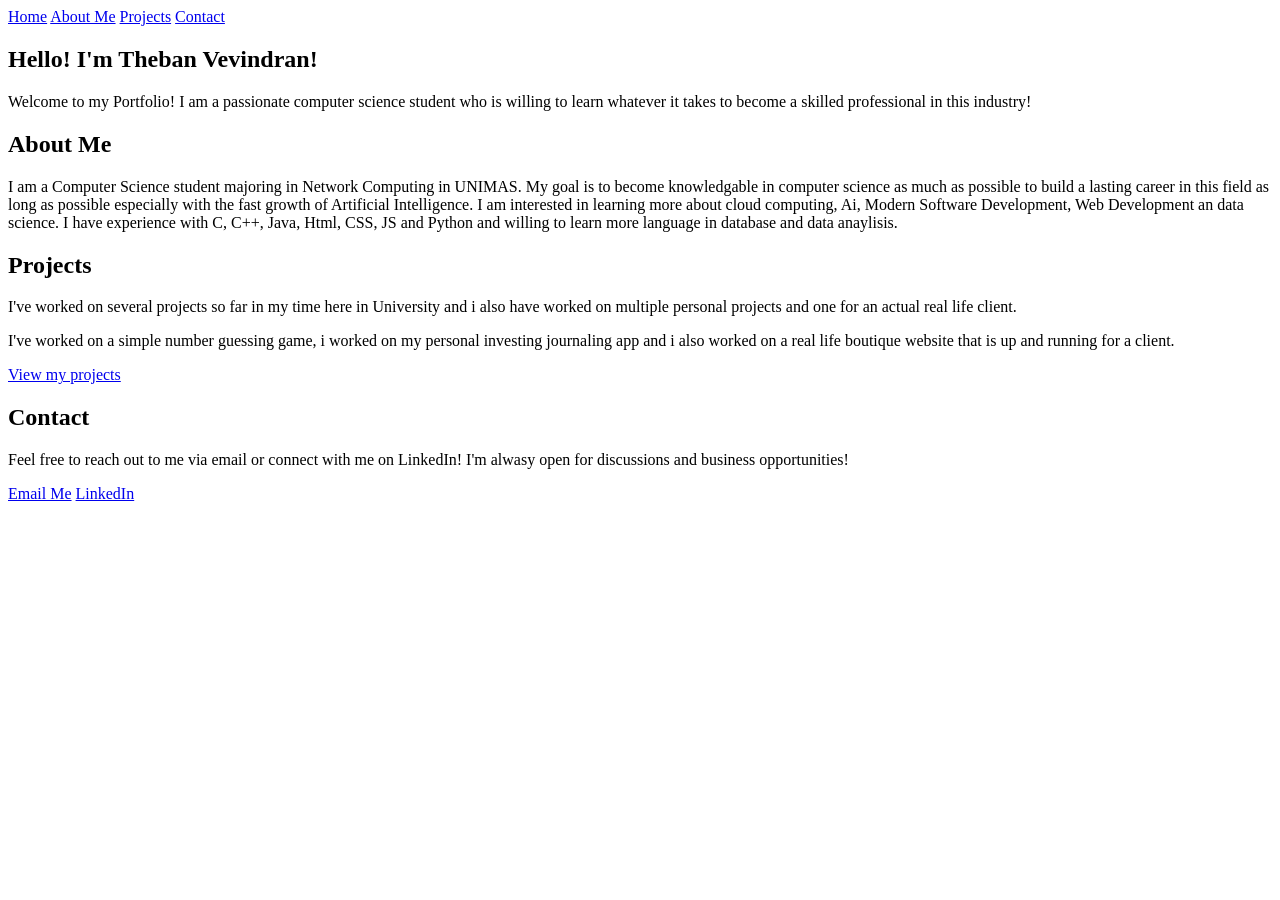
==== index.html @ b494a899 "Add files via upload" ====
<!DOCTYPE html>
<html lang="en">

  <head>

    <meta charset="UTF-8">
    <meta name="viewport" content="width=device-width, initial-scale=1.0">
    <title>Personal Portfolio | Theban Vevindran </title> 
    <link rel="stylesheet" href="style.css">

  </head>

  <body>

    <header>

      <nav aria-label="Main Navigation">
          <a href="#home">Home</a>
          <a href="#about">About Me</a>
          <a href="#projects">Projects</a>
          <a href="#contact">Contact</a>
      </nav>

    </header>

    
    <main>

      <section id="home" aria-labelledby="home-title">
        <h1 id="home-title"> Hello! I'm Theban Vevindran!</h1>
        <p> Welcome to my Portfolio! I am a passionate computer science student who is willing to learn whatever it takes to become a skilled professional in this industry!</p>
      </section>

      <section id="about" aria-labelledby="about-title">
        <h2 id="about-title">About Me</h2>
        <p> I am a Computer Science student majoring in Network Computing in UNIMAS. My goal is to become knowledgable in computer science as much as possible to build a lasting career in this field as long as possible especially with the fast growth of Artificial Intelligence. I am interested in learning more about cloud computing, Ai, Modern Software Development, Web Development an data science. I have experience with C, C++, Java, Html, CSS, JS and Python and willing to learn more language in database and data anaylisis.</p>
      </section>

      <section id="projects" aria-labelledby="projects-title">
        <h2 id="projects-title">Projects</h2>
        <p> I've worked on several projects so far in my time here in University and i also have worked on multiple personal projects and one for an actual real life client.</p>
        <p> I've worked on a simple number guessing game, i worked on my personal investing journaling app and i also worked on a real life boutique website that is up and running for a client.</p>
        <a class="btn" href="projects.html">View my projects</a>
      </section>

      <section id="contact" aria-labelledby="contact-title">
        <h2 id="contact-title">Contact</h2>
        <p> Feel free to reach out to me via email or connect with me on LinkedIn! I'm alwasy open for discussions and business opportunities! </p>
        <a class="btn" href="mailto:thebanvevindran@gmail.com">Email Me</a>
        <a class="btn" href="https://www.linkedin.com/in/theban-vevindran-7b8b8b1b1/" target="_blank">LinkedIn</a>
      </section>

    </main>

    <script src="script.js"></script>

  </body>




</html>
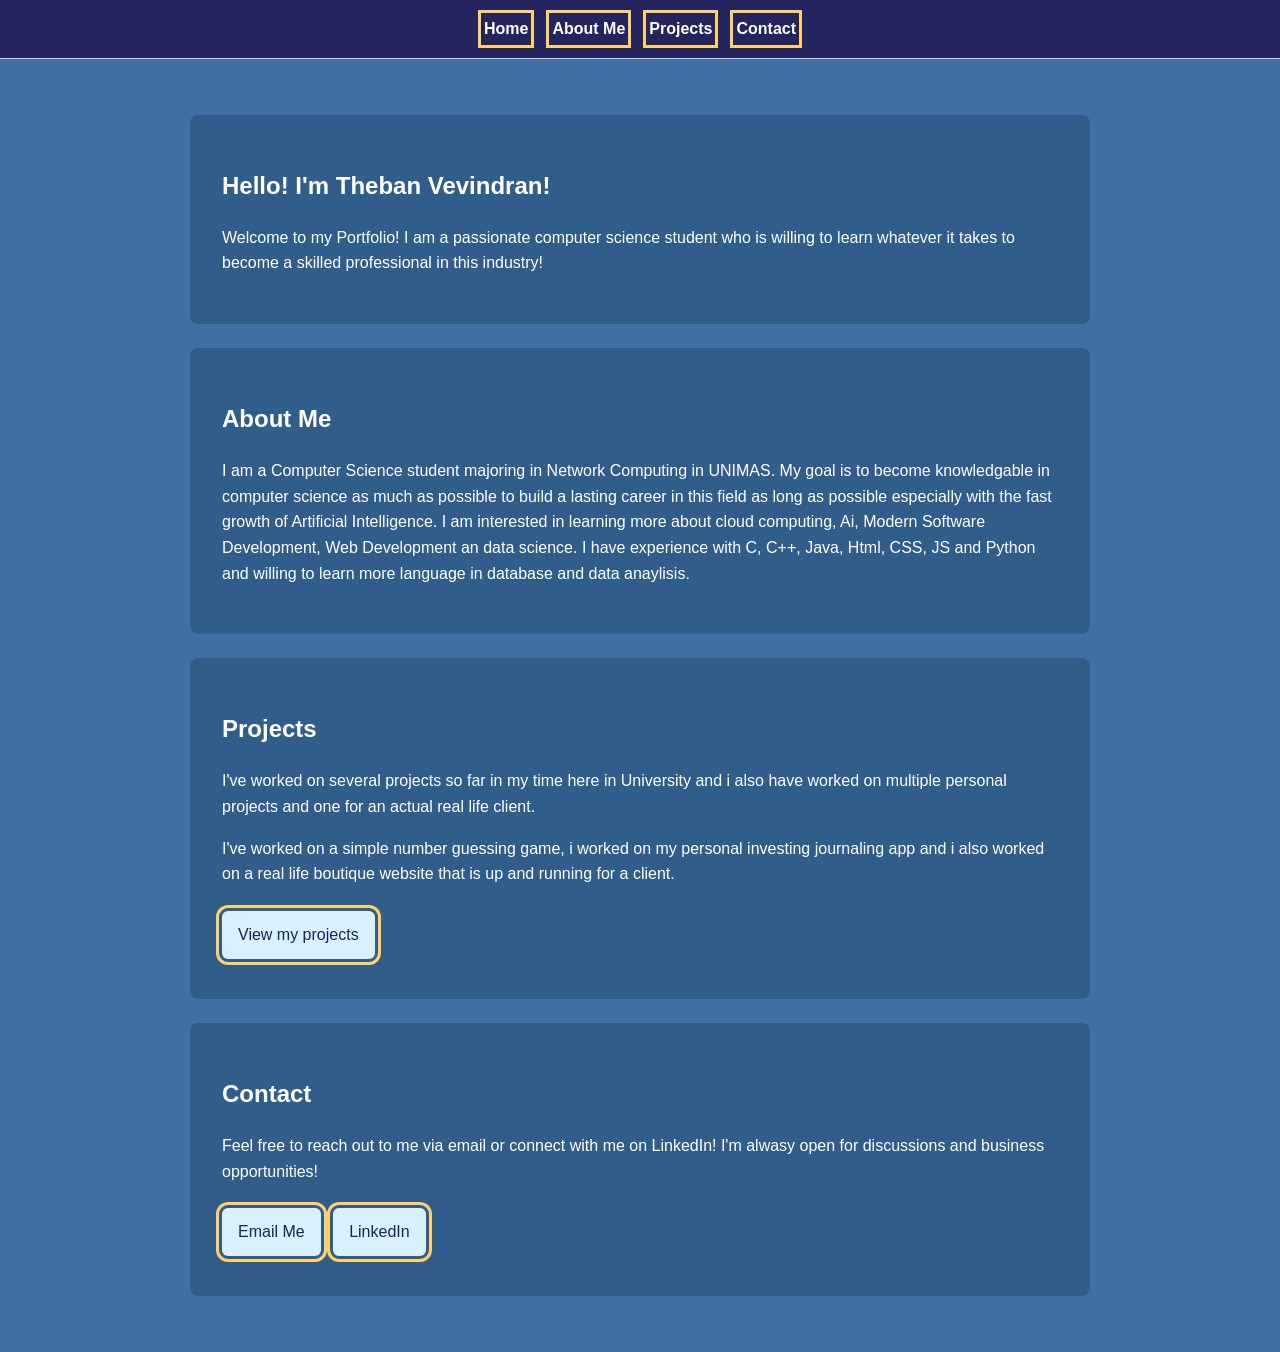
==== commit 9ead34dd: "changed linkedin url to correct one" ====
--- a/index.html
+++ b/index.html
@@ -48,7 +48,7 @@
         <h2 id="contact-title">Contact</h2>
         <p> Feel free to reach out to me via email or connect with me on LinkedIn! I'm alwasy open for discussions and business opportunities! </p>
         <a class="btn" href="mailto:thebanvevindran@gmail.com">Email Me</a>
-        <a class="btn" href="https://www.linkedin.com/in/theban-vevindran-7b8b8b1b1/" target="_blank">LinkedIn</a>
+        <a class="btn" href="https://www.linkedin.com/in/theban-vevindran-525bb4266/" target="_blank">LinkedIn</a>
       </section>
 
     </main>
--- a/style.css
+++ b/style.css
@@ -0,0 +1,105 @@
+html {
+  
+  scroll-behavior: smooth;
+
+}
+
+body {
+
+  margin : 0;
+  font-family: Arial, Helvetica, sans-serif;
+  line-height: 1.6;
+  color: white;
+  background-color: #3f6fa5;
+
+}
+
+
+header {
+
+    position: sticky;
+    top: 0;
+    background-color: #24255e;
+    padding: 1rem;
+    border-bottom: 1px solid #ccc;
+
+}
+
+
+nav {
+
+  display: flex;
+  justify-content: center;
+  gap: 1.5rem;
+
+}
+
+nav a {
+
+  color: #fff;
+  text-decoration: none;
+  font-weight: bold;
+
+}
+
+nav a:hover {
+
+  text-decoration: underline;
+
+}
+
+main {
+
+  max-width: 900px;
+  margin: 0 auto;
+  padding: 2rem 1.25rem;
+
+}
+
+section {
+
+  margin: 1.5rem 0;
+  padding: 2rem;
+  background-color: #315d8b;
+  border-radius: 0.5rem;
+  scroll-margin-top: 5rem;
+
+}
+
+a {
+
+  color: #d9f0ff;
+
+}
+
+a:hover {
+
+  color: white;
+
+}
+
+.btn {
+
+  display: inline-block;
+  margin: 0.5rem 0.5rem 0.5rem 0;
+  padding: 0.7rem 1rem;
+  color: #172554;
+  background-color: #d9f0ff;
+  text-decoration: none;
+  border-radius: 0.375rem;
+
+}
+
+
+.btn:hover {
+  color:#172554;
+  background-color: white;
+
+}
+
+a {
+
+  outline: 3px solid #ffd166;
+  outline-offset: 3px;
+
+}
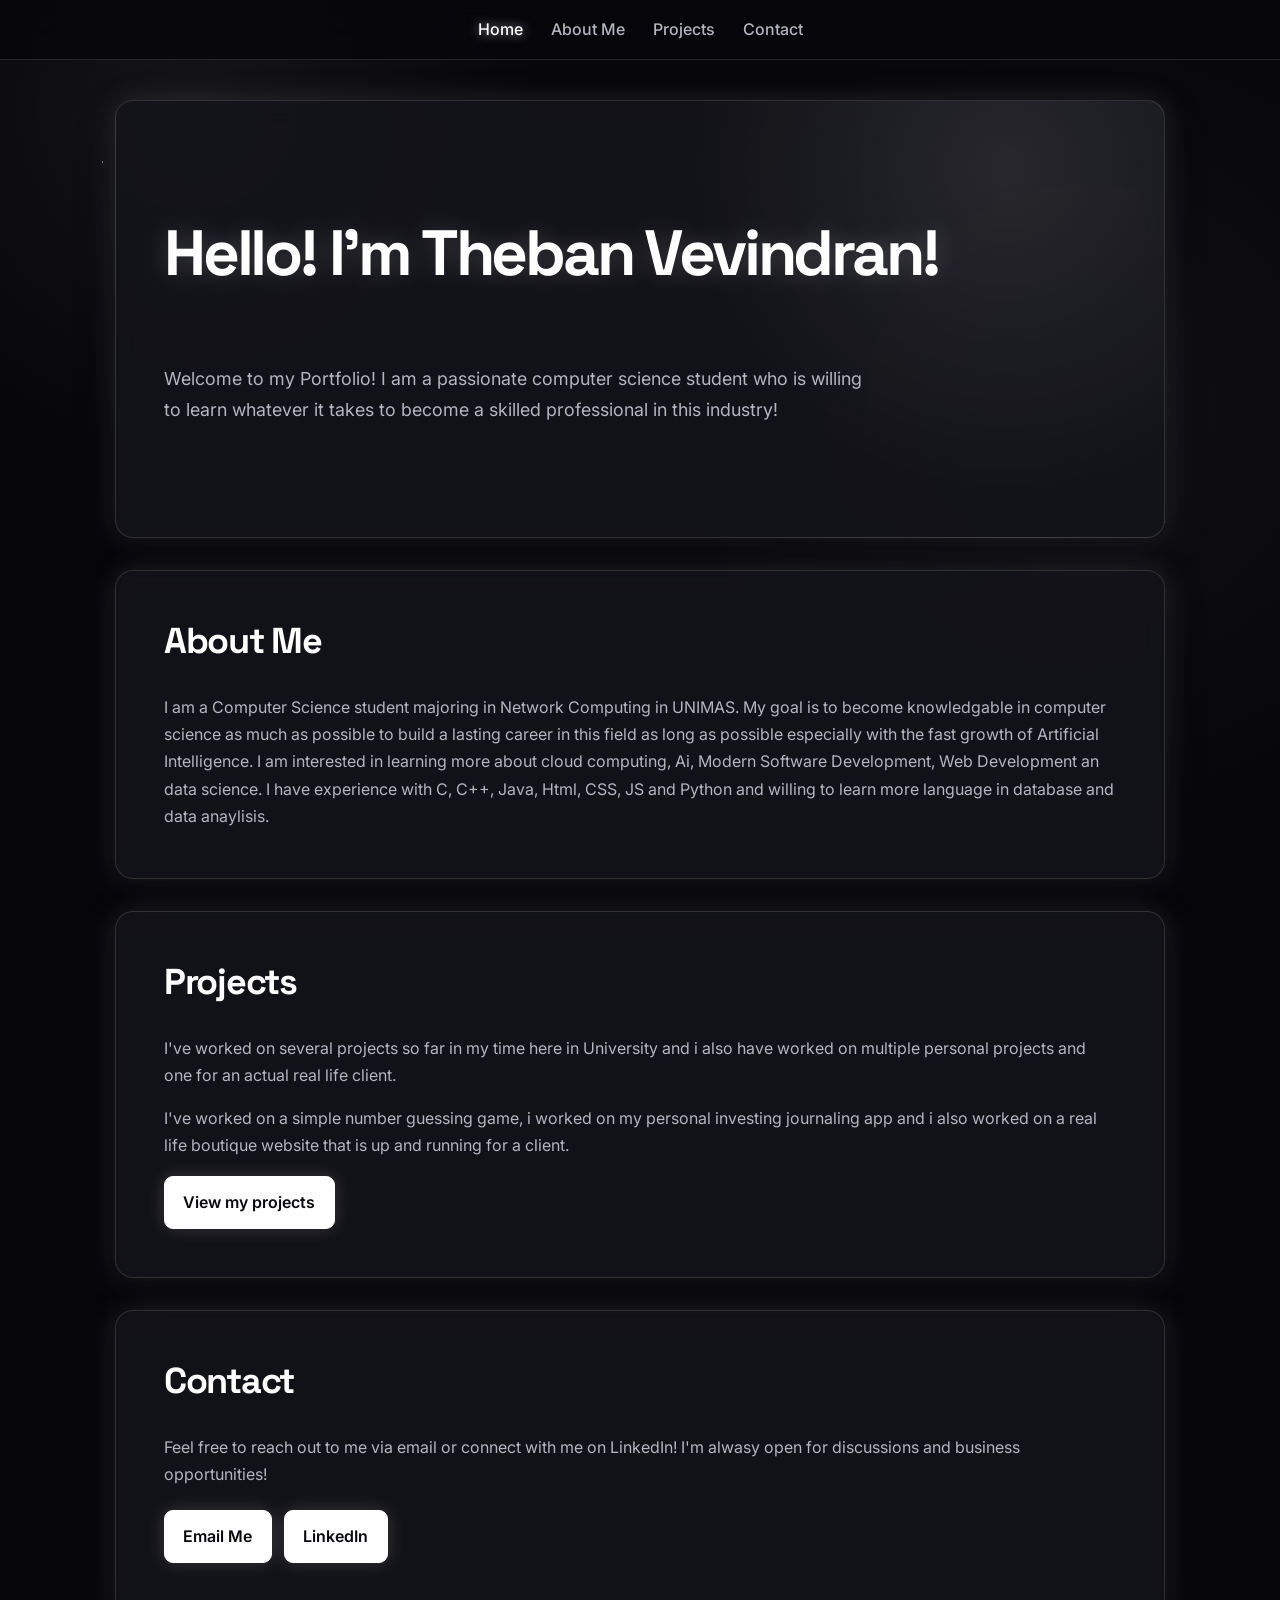
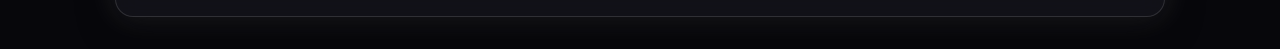
==== commit 548dbd80: "bug fixes" ====
--- a/index.html
+++ b/index.html
@@ -7,7 +7,7 @@
     <meta charset="UTF-8">
     <meta name="viewport" content="width=device-width, initial-scale=1.0">
     <title>Personal Portfolio | Theban Vevindran </title> 
-    <link rel="stylesheet" href="style.css">
+    <link rel="stylesheet" href="style.css?v=2">
 
   </head>
 
--- a/style.css
+++ b/style.css
@@ -1,105 +1,390 @@
+@import url("https://fonts.googleapis.com/css2?family=Inter:wght@400;500;600;700&family=Space+Grotesk:wght@400;500;600;700&display=swap");
+
+
+:root {
+  --color-background: #07070b;
+  --color-surface: rgba(20, 20, 27, 0.82);
+  --color-text: #f4f4f7;
+  --color-muted: #b5b5c1;
+  --color-white: #ffffff;
+  --color-border: rgba(255, 255, 255, 0.13);
+  --color-glow: rgba(255, 255, 255, 0.12);
+}
+
+
 html {
-  
   scroll-behavior: smooth;
-
-}
+  scroll-padding-top: 90px;
+}
+
 
 body {
-
-  margin : 0;
-  font-family: Arial, Helvetica, sans-serif;
-  line-height: 1.6;
-  color: white;
-  background-color: #3f6fa5;
-
+  position: relative;
+  min-height: 100vh;
+  margin: 0;
+  overflow-x: hidden;
+  color: var(--color-text);
+  font-family: "Inter", Arial, sans-serif;
+  line-height: 1.7;
+  background-color: var(--color-background);
+  background-image:
+    radial-gradient(1px 1px at 8% 18%, rgba(255, 255, 255, 0.8), transparent),
+    radial-gradient(1px 1px at 25% 72%, rgba(255, 255, 255, 0.55), transparent),
+    radial-gradient(1.5px 1.5px at 43% 34%, rgba(255, 255, 255, 0.7), transparent),
+    radial-gradient(1px 1px at 61% 83%, rgba(255, 255, 255, 0.6), transparent),
+    radial-gradient(1px 1px at 78% 22%, rgba(255, 255, 255, 0.65), transparent),
+    radial-gradient(1px 1px at 91% 58%, rgba(255, 255, 255, 0.5), transparent),
+    radial-gradient(500px circle at 15% 12%, rgba(255, 255, 255, 0.055), transparent 70%),
+    radial-gradient(600px circle at 85% 45%, rgba(255, 255, 255, 0.04), transparent 70%);
+  background-attachment: fixed;
 }
 
 
 header {
-
-    position: sticky;
-    top: 0;
-    background-color: #24255e;
-    padding: 1rem;
-    border-bottom: 1px solid #ccc;
-
+  position: sticky;
+  top: 0;
+  z-index: 10;
+  padding: 1rem 1.5rem;
+  background-color: rgba(7, 7, 11, 0.78);
+  border-bottom: 1px solid var(--color-border);
+  backdrop-filter: blur(16px);
 }
 
 
 nav {
-
   display: flex;
   justify-content: center;
-  gap: 1.5rem;
-
-}
+  align-items: center;
+  flex-wrap: wrap;
+  gap: 1.75rem;
+  max-width: 1100px;
+  margin: 0 auto;
+}
+
 
 nav a {
-
-  color: #fff;
+  color: var(--color-muted);
+  font-weight: 500;
   text-decoration: none;
-  font-weight: bold;
-
-}
-
-nav a:hover {
-
-  text-decoration: underline;
-
-}
+  transition: color 0.2s ease, text-shadow 0.2s ease;
+}
+
+
+nav a:hover,
+nav a.active {
+  color: var(--color-white);
+  text-shadow: 0 0 12px rgba(255, 255, 255, 0.65);
+}
+
+
+nav a:focus-visible,
+a:focus-visible,
+button:focus-visible,
+input:focus-visible {
+  outline: 2px solid var(--color-white);
+  outline-offset: 4px;
+}
+
 
 main {
-
-  max-width: 900px;
+  width: min(100% - 2rem, 1050px);
   margin: 0 auto;
-  padding: 2rem 1.25rem;
-
-}
+}
+
 
 section {
-
-  margin: 1.5rem 0;
-  padding: 2rem;
-  background-color: #315d8b;
-  border-radius: 0.5rem;
-  scroll-margin-top: 5rem;
-
-}
+  position: relative;
+  margin: 2rem 0;
+  padding: clamp(1.5rem, 4vw, 3rem);
+  overflow: hidden;
+  background: var(--color-surface);
+  border: 1px solid var(--color-border);
+  border-radius: 18px;
+  box-shadow:
+    0 12px 40px rgba(0, 0, 0, 0.32),
+    0 0 30px var(--color-glow);
+  backdrop-filter: blur(12px);
+  animation: float-in 0.8s ease both;
+}
+
+
+h1,
+h2,
+h3 {
+  color: var(--color-white);
+  font-family: "Space Grotesk", "Inter", Arial, sans-serif;
+  line-height: 1.25;
+}
+
+
+h1 {
+  margin-top: 0;
+  font-size: clamp(2.4rem, 7vw, 4rem);
+  letter-spacing: -0.05em;
+  text-shadow: 0 0 26px rgba(255, 255, 255, 0.2);
+}
+
+
+h2 {
+  margin-top: 0;
+  font-size: clamp(1.7rem, 4vw, 2.25rem);
+  letter-spacing: -0.035em;
+}
+
+
+h3 {
+  font-size: 1.2rem;
+}
+
+
+p {
+  color: var(--color-muted);
+}
+
+
+section p:last-child {
+  margin-bottom: 0;
+}
+
+
+#home {
+  display: flex;
+  flex-direction: column;
+  justify-content: center;
+  min-height: 340px;
+  margin-top: 2.5rem;
+  background:
+    radial-gradient(500px circle at 85% 15%, rgba(255, 255, 255, 0.09), transparent 65%),
+    var(--color-surface);
+}
+
+
+#home p {
+  max-width: 700px;
+  font-size: 1.12rem;
+}
+
 
 a {
-
-  color: #d9f0ff;
-
-}
+  color: var(--color-white);
+  text-decoration-thickness: 1px;
+  text-underline-offset: 4px;
+  transition: text-shadow 0.2s ease;
+}
+
 
 a:hover {
-
-  color: white;
-
-}
-
-.btn {
-
+  text-shadow: 0 0 12px rgba(255, 255, 255, 0.7);
+}
+
+
+.btn,
+button {
   display: inline-block;
-  margin: 0.5rem 0.5rem 0.5rem 0;
-  padding: 0.7rem 1rem;
-  color: #172554;
-  background-color: #d9f0ff;
+  padding: 0.75rem 1.15rem;
+  color: #09090d;
+  font: inherit;
+  font-weight: 600;
   text-decoration: none;
-  border-radius: 0.375rem;
-
-}
-
-
-.btn:hover {
-  color:#172554;
-  background-color: white;
-
-}
-
-a {
-
-  outline: 3px solid #ffd166;
-  outline-offset: 3px;
+  background-color: var(--color-white);
+  border: 1px solid var(--color-white);
+  border-radius: 9px;
+  cursor: pointer;
+  box-shadow: 0 0 18px rgba(255, 255, 255, 0.16);
+  transition:
+    color 0.2s ease,
+    background-color 0.2s ease,
+    box-shadow 0.2s ease,
+    transform 0.2s ease;
+}
+
+
+.btn:hover,
+button:hover {
+  color: var(--color-white);
+  background-color: transparent;
+  box-shadow: 0 0 24px rgba(255, 255, 255, 0.32);
+  transform: translateY(-2px);
+}
+
+
+.btn:active,
+button:active {
+  transform: translateY(0);
+}
+
+
+#project-search {
+  width: min(100%, 420px);
+  margin: 0.5rem 0 1rem;
+  padding: 0.8rem 1rem;
+  color: var(--color-white);
+  font: inherit;
+  background-color: rgba(0, 0, 0, 0.35);
+  border: 1px solid var(--color-border);
+  border-radius: 9px;
+}
+
+
+#project-search::placeholder {
+  color: #92929d;
+}
+
+
+.filter-button {
+  margin: 0.25rem 0.35rem 0.5rem 0;
+  color: var(--color-text);
+  background-color: rgba(255, 255, 255, 0.07);
+  border-color: var(--color-border);
+  box-shadow: none;
+}
+
+
+.filter-button:hover,
+.filter-button.active {
+  color: #09090d;
+  background-color: var(--color-white);
+  border-color: var(--color-white);
+  box-shadow: 0 0 18px rgba(255, 255, 255, 0.22);
+}
+
+
+.project-grid {
+  display: grid;
+  grid-template-columns: repeat(auto-fit, minmax(min(100%, 280px), 1fr));
+  gap: 1.25rem;
+  margin-top: 1.5rem;
+}
+
+
+.project-card,
+#projects article {
+  margin: 1.25rem 0;
+  padding: 1.5rem;
+  background:
+    linear-gradient(145deg, rgba(255, 255, 255, 0.055), transparent 60%),
+    rgba(10, 10, 15, 0.65);
+  border: 1px solid var(--color-border);
+  border-radius: 13px;
+  box-shadow: 0 6px 24px rgba(0, 0, 0, 0.22);
+  transition:
+    border-color 0.25s ease,
+    box-shadow 0.25s ease,
+    transform 0.25s ease;
+}
+
+
+.project-grid .project-card {
+  margin: 0;
+}
+
+
+.project-card:hover,
+#projects article:hover {
+  border-color: rgba(255, 255, 255, 0.4);
+  box-shadow:
+    0 10px 32px rgba(0, 0, 0, 0.32),
+    0 0 22px rgba(255, 255, 255, 0.09);
+  transform: translateY(-4px);
+}
+
+
+.project-card h3,
+#projects article h3 {
+  margin-top: 0;
+}
+
+
+.project-card p,
+#projects article p {
+  margin-bottom: 0.75rem;
+}
+
+
+.project-card[hidden],
+#projects article[hidden] {
+  display: none;
+}
+
+
+#contact a {
+  margin: 0.35rem 0.5rem 0.35rem 0;
+}
+
+
+#back-to-top[hidden] {
+  display: none;
+}
+
+
+@keyframes float-in {
+
+  from {
+    opacity: 0;
+    transform: translateY(12px);
+  }
+
+  to {
+    opacity: 1;
+    transform: translateY(0);
+  }
+
+}
+
+
+@media (max-width: 650px) {
+
+  header {
+    padding: 0.85rem 1rem;
+  }
+
+  nav {
+    gap: 0.75rem 1.1rem;
+  }
+
+  nav a {
+    font-size: 0.95rem;
+  }
+
+  main {
+    width: min(100% - 1rem, 1050px);
+  }
+
+  section {
+    margin: 1rem 0;
+    padding: 1.35rem;
+    border-radius: 14px;
+  }
+
+  #home {
+    min-height: 280px;
+    margin-top: 1rem;
+  }
+
+  .project-card,
+  #projects article {
+    padding: 1.15rem;
+  }
+
+  .btn,
+  button {
+    padding: 0.7rem 0.95rem;
+  }
+
+}
+
+
+@media (prefers-reduced-motion: reduce) {
+
+  html {
+    scroll-behavior: auto;
+  }
+
+  *,
+  *::before,
+  *::after {
+    animation-duration: 0.01ms !important;
+    transition-duration: 0.01ms !important;
+  }
 
 }
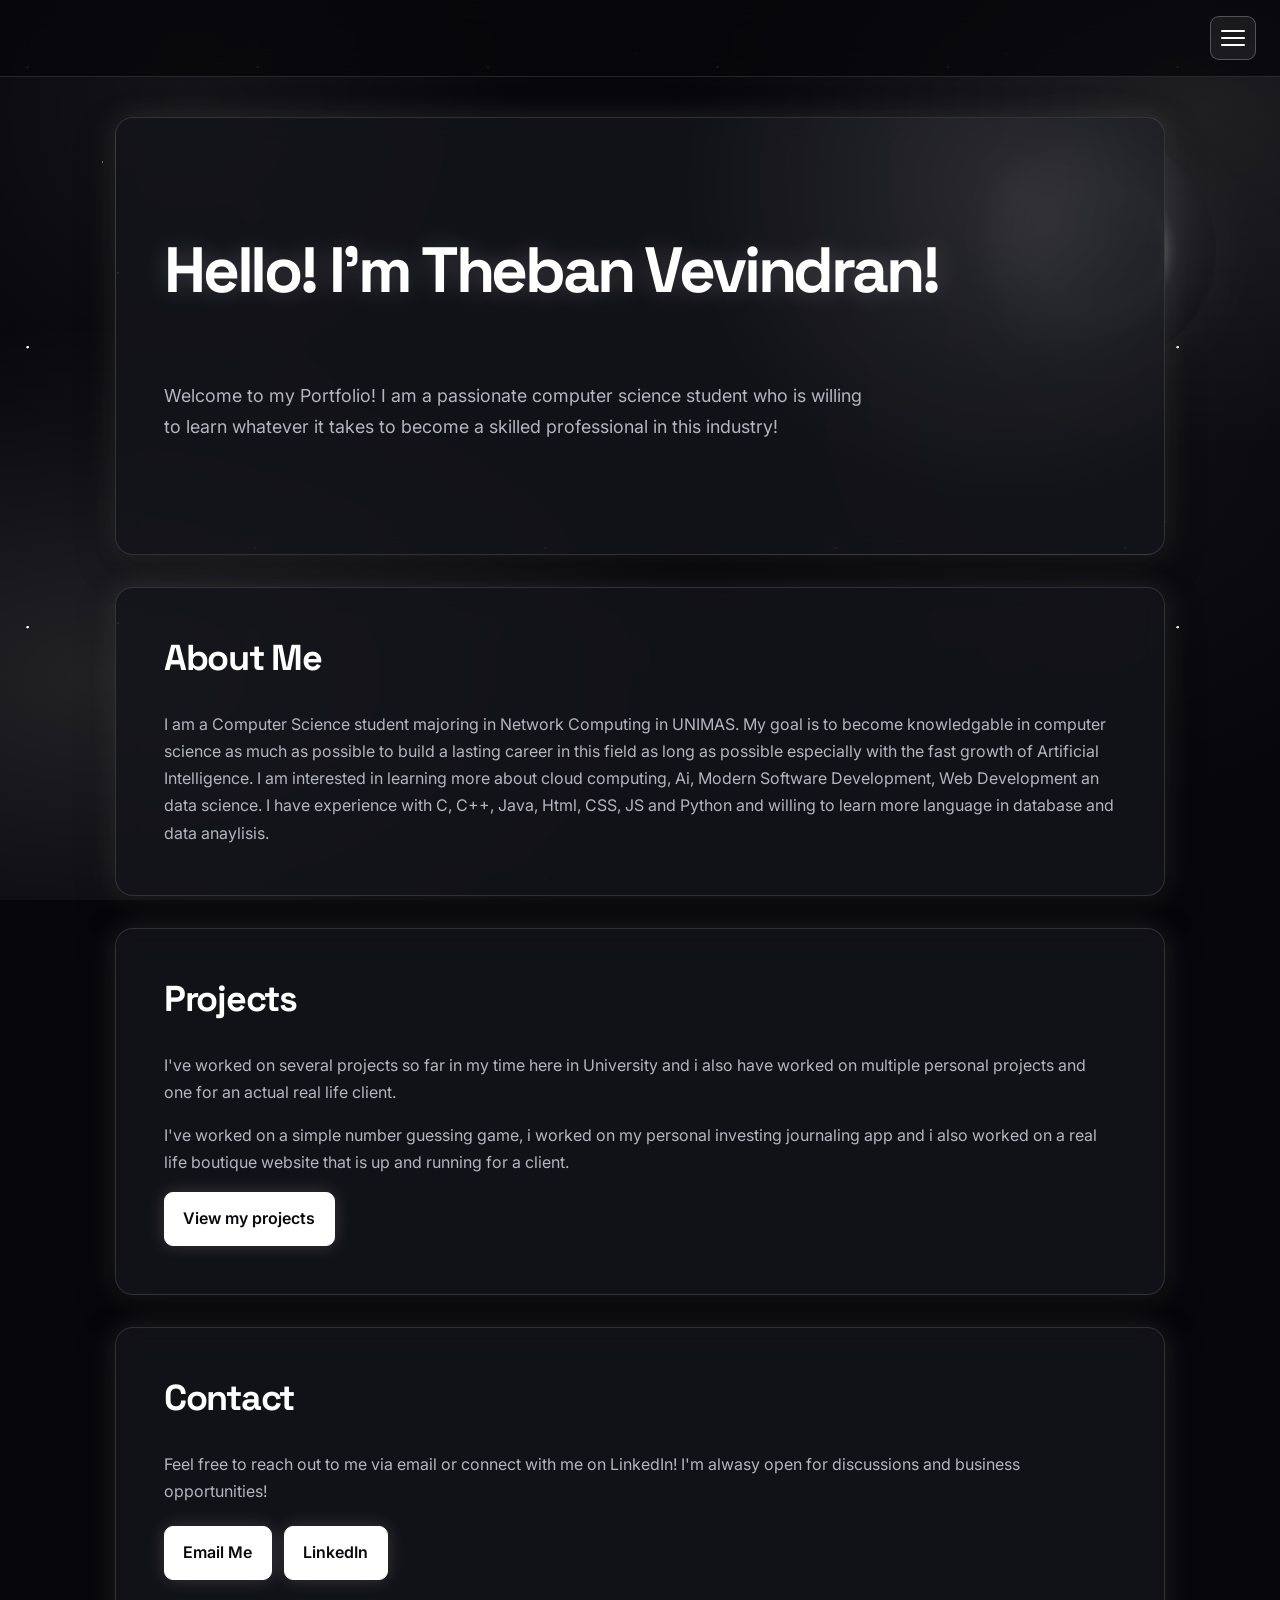
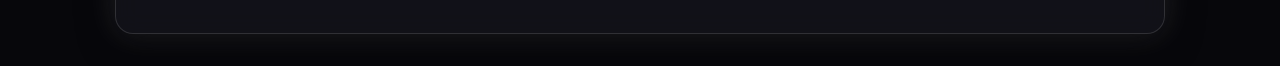
==== commit 0f07a036: "added more js code" ====
--- a/index.html
+++ b/index.html
@@ -13,16 +13,28 @@
 
   <body>
 
-    <header>
+   <header>
 
-      <nav aria-label="Main Navigation">
-          <a href="#home">Home</a>
-          <a href="#about">About Me</a>
-          <a href="#projects">Projects</a>
-          <a href="#contact">Contact</a>
-      </nav>
+  <button
+    class="menu-toggle"
+    id="menu-toggle"
+    type="button"
+    aria-label="Open navigation menu"
+    aria-controls="main-navigation"
+    aria-expanded="false">
+    <span></span>
+    <span></span>
+    <span></span>
+  </button>
 
-    </header>
+  <nav id="main-navigation" aria-label="Main Navigation">
+    <a href="#home">Home</a>
+    <a href="#about">About Me</a>
+    <a href="#projects">Projects</a>
+    <a href="#contact">Contact</a>
+  </nav>
+
+</header>
 
     
     <main>
--- a/style.css
+++ b/style.css
@@ -387,4 +387,167 @@
     transition-duration: 0.01ms !important;
   }
 
+}
+
+/* Space backdrop: stars and a soft distant glow */
+
+body::before {
+  content: "";
+  position: fixed;
+  inset: 0;
+  z-index: 0;
+  pointer-events: none;
+  background:
+    radial-gradient(circle at 12% 24%, white 0 1px, transparent 1.5px),
+    radial-gradient(circle at 38% 78%, white 0 1px, transparent 1.5px),
+    radial-gradient(circle at 72% 18%, white 0 1px, transparent 1.5px),
+    radial-gradient(circle at 88% 66%, white 0 1px, transparent 1.5px),
+    radial-gradient(ellipse at 8% 75%, rgba(255, 255, 255, 0.11), transparent 38%),
+    radial-gradient(ellipse at 94% 12%, rgba(255, 255, 255, 0.09), transparent 32%);
+  background-size:
+    230px 280px,
+    310px 350px,
+    370px 300px,
+    290px 330px,
+    auto,
+    auto;
+}
+
+
+/* Saturn-like planet in the upper-right corner */
+
+body::after {
+  content: "";
+  position: fixed;
+  top: 135px;
+  right: 5vw;
+  z-index: 0;
+  width: 230px;
+  height: 230px;
+  pointer-events: none;
+  border-radius: 50%;
+  opacity: 0.28;
+  transform: rotate(-25deg);
+  background:
+    radial-gradient(
+      ellipse at center,
+      transparent 36%,
+      rgba(255, 255, 255, 0.9) 38%,
+      rgba(255, 255, 255, 0.25) 43%,
+      transparent 47%
+    ),
+    radial-gradient(
+      circle at 34% 30%,
+      #ffffff 0,
+      #bfc0c9 18%,
+      #54545f 53%,
+      #17171e 76%
+    );
+  box-shadow: 0 0 55px rgba(255, 255, 255, 0.16);
+}
+
+
+/* Keep the page content above the decorative background */
+
+main {
+  position: relative;
+  z-index: 1;
+}
+
+
+@media (max-width: 650px) {
+
+  body::after {
+    top: 145px;
+    right: -135px;
+    width: 190px;
+    height: 190px;
+    opacity: 0.16;
+  }
+
+}
+
+/* Hamburger menu button */
+
+header {
+  display: flex;
+  justify-content: flex-end;
+  align-items: center;
+}
+
+
+.menu-toggle {
+  display: flex;
+  flex-direction: column;
+  justify-content: center;
+  gap: 5px;
+  width: 46px;
+  height: 44px;
+  padding: 10px;
+  background: rgba(255, 255, 255, 0.07);
+  border: 1px solid rgba(255, 255, 255, 0.25);
+  border-radius: 9px;
+  box-shadow: none;
+}
+
+
+.menu-toggle:hover {
+  background: rgba(255, 255, 255, 0.16);
+  border-color: rgba(255, 255, 255, 0.6);
+  transform: none;
+}
+
+
+.menu-toggle span {
+  display: block;
+  width: 100%;
+  height: 2px;
+  background-color: #ffffff;
+  border-radius: 2px;
+}
+
+
+/* Dropdown navigation */
+
+#main-navigation {
+  position: absolute;
+  top: calc(100% + 8px);
+  right: 1.5rem;
+  display: none;
+  flex-direction: column;
+  align-items: stretch;
+  gap: 0;
+  min-width: 210px;
+  padding: 0.5rem;
+  background: rgba(18, 18, 25, 0.97);
+  border: 1px solid rgba(255, 255, 255, 0.18);
+  border-radius: 12px;
+  box-shadow: 0 12px 35px rgba(0, 0, 0, 0.5);
+  backdrop-filter: blur(16px);
+}
+
+
+#main-navigation.show {
+  display: flex;
+}
+
+
+#main-navigation a {
+  padding: 0.7rem 0.85rem;
+  border-radius: 7px;
+}
+
+
+#main-navigation a:hover {
+  background-color: rgba(255, 255, 255, 0.1);
+  text-shadow: 0 0 10px rgba(255, 255, 255, 0.5);
+}
+
+
+@media (max-width: 650px) {
+
+  #main-navigation {
+    right: 1rem;
+  }
+
 }
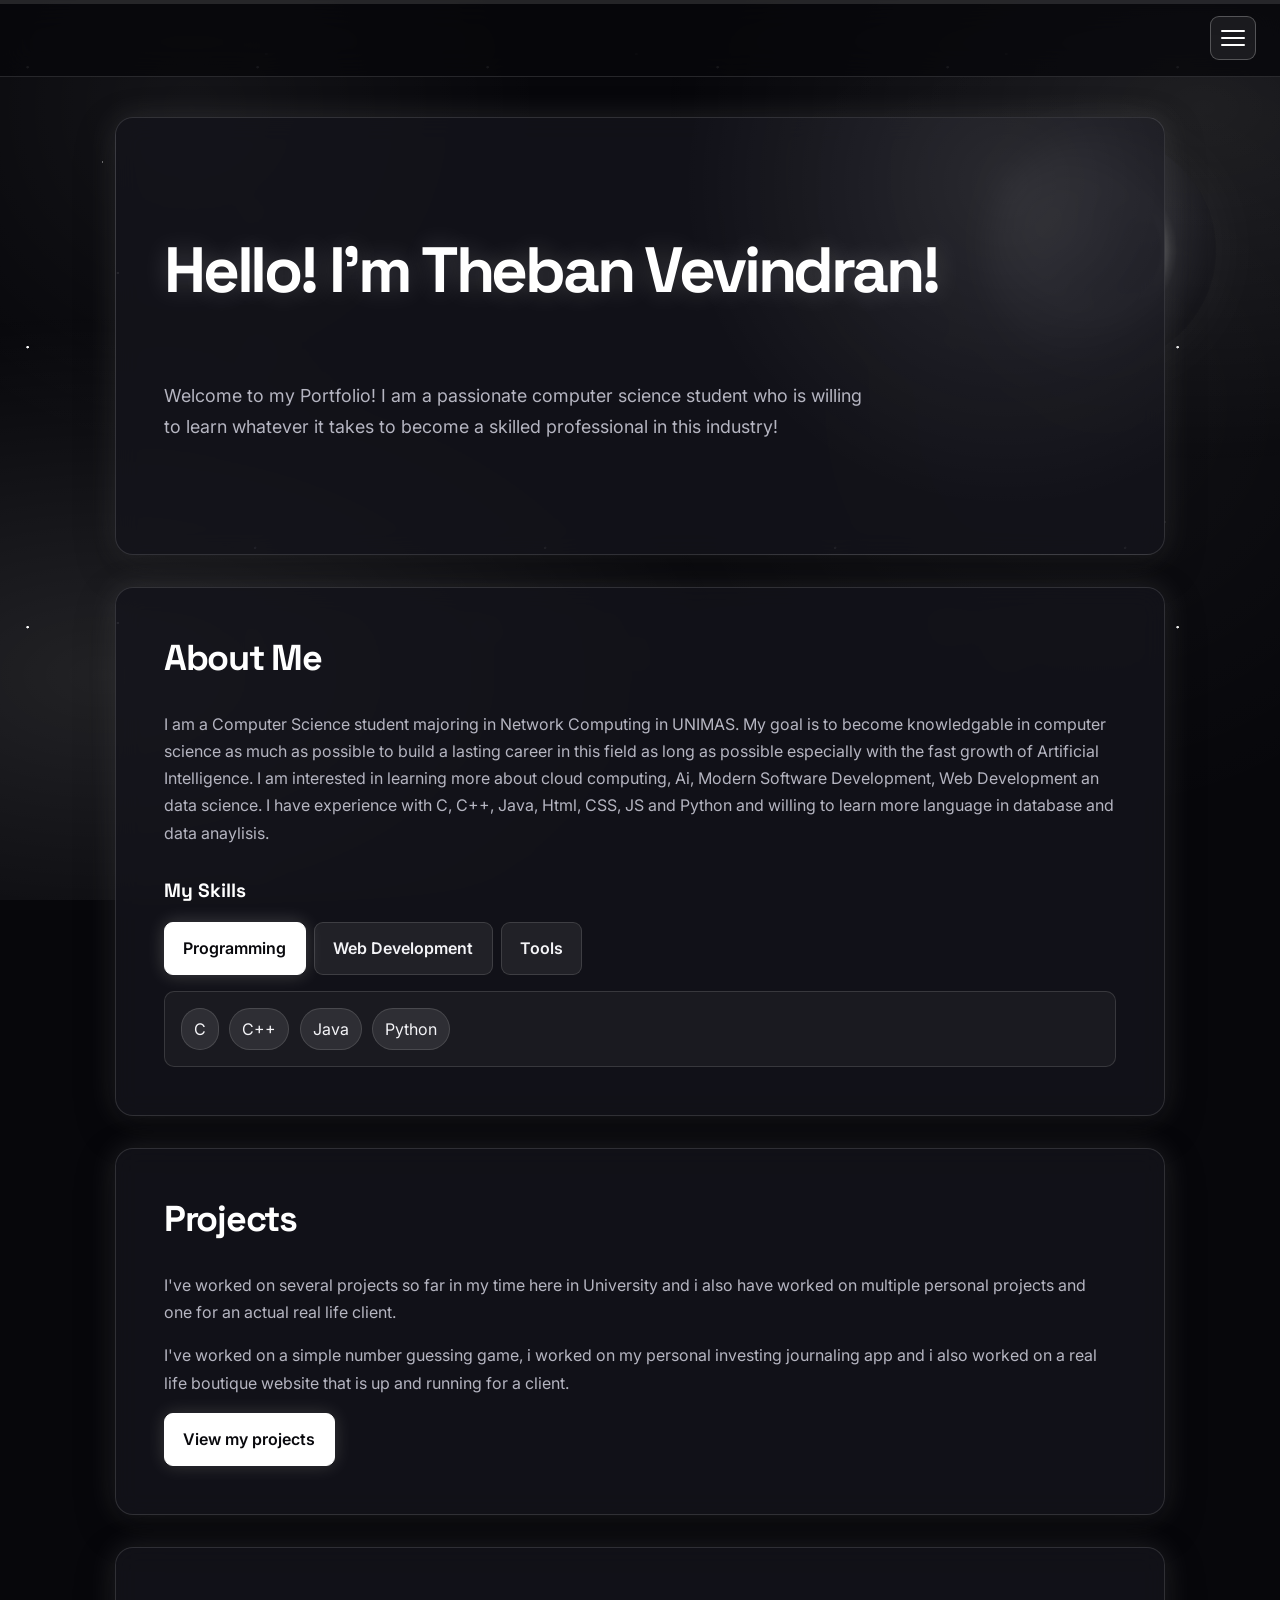
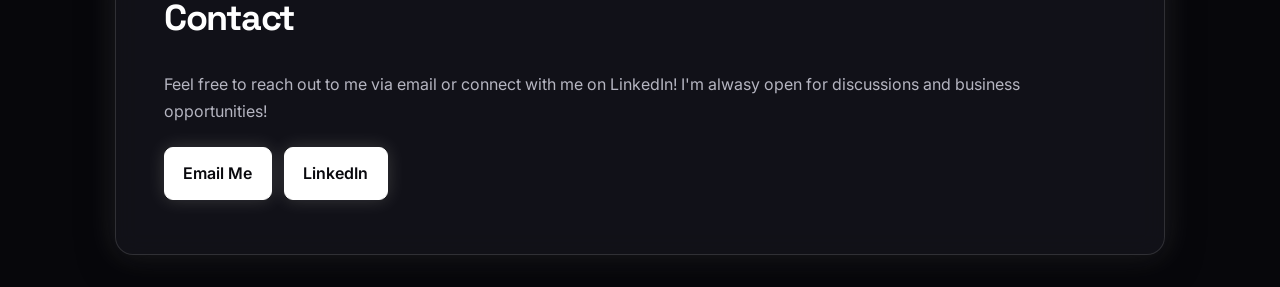
==== commit 3af9de4f: "adde progress bar and skills menu" ====
--- a/index.html
+++ b/index.html
@@ -12,6 +12,10 @@
   </head>
 
   <body>
+
+    <div id="reading-progress" aria-hidden="true">
+    <div id="reading-progress-fill"></div>
+    </div>
 
    <header>
 
@@ -47,6 +51,93 @@
       <section id="about" aria-labelledby="about-title">
         <h2 id="about-title">About Me</h2>
         <p> I am a Computer Science student majoring in Network Computing in UNIMAS. My goal is to become knowledgable in computer science as much as possible to build a lasting career in this field as long as possible especially with the fast growth of Artificial Intelligence. I am interested in learning more about cloud computing, Ai, Modern Software Development, Web Development an data science. I have experience with C, C++, Java, Html, CSS, JS and Python and willing to learn more language in database and data anaylisis.</p>
+        <div class="skills-section">
+
+  <h3>My Skills</h3>
+
+  <div class="skill-tabs" role="tablist" aria-label="Skill categories">
+
+    <button
+      class="skill-tab active"
+      id="tab-programming"
+      type="button"
+      role="tab"
+      aria-selected="true"
+      aria-controls="panel-programming">
+      Programming
+    </button>
+
+    <button
+      class="skill-tab"
+      id="tab-web"
+      type="button"
+      role="tab"
+      aria-selected="false"
+      aria-controls="panel-web"
+      tabindex="-1">
+      Web Development
+    </button>
+
+    <button
+      class="skill-tab"
+      id="tab-tools"
+      type="button"
+      role="tab"
+      aria-selected="false"
+      aria-controls="panel-tools"
+      tabindex="-1">
+      Tools
+    </button>
+
+  </div>
+
+  <div
+    class="skill-panel"
+    id="panel-programming"
+    role="tabpanel"
+    aria-labelledby="tab-programming">
+
+    <ul class="skill-list">
+      <li>C</li>
+      <li>C++</li>
+      <li>Java</li>
+      <li>Python</li>
+    </ul>
+
+  </div>
+
+  <div
+    class="skill-panel"
+    id="panel-web"
+    role="tabpanel"
+    aria-labelledby="tab-web"
+    hidden>
+
+    <ul class="skill-list">
+      <li>HTML</li>
+      <li>CSS</li>
+      <li>JavaScript</li>
+    </ul>
+
+  </div>
+
+  <div
+    class="skill-panel"
+    id="panel-tools"
+    role="tabpanel"
+    aria-labelledby="tab-tools"
+    hidden>
+
+    <ul class="skill-list">
+      <li>Git</li>
+      <li>GitHub</li>
+      <li>XAMPP</li>
+      <li>cPanel</li>
+    </ul>
+
+  </div>
+
+</div>
       </section>
 
       <section id="projects" aria-labelledby="projects-title">
--- a/style.css
+++ b/style.css
@@ -550,4 +550,83 @@
     right: 1rem;
   }
 
+}
+
+/* Skills tabs */
+
+.skills-section {
+  margin-top: 2rem;
+}
+
+
+.skill-tabs {
+  display: flex;
+  flex-wrap: wrap;
+  gap: 0.5rem;
+  margin: 1rem 0;
+}
+
+
+.skill-tab {
+  color: var(--color-text);
+  background-color: rgba(255, 255, 255, 0.07);
+  border: 1px solid var(--color-border);
+  box-shadow: none;
+}
+
+
+.skill-tab:hover,
+.skill-tab.active {
+  color: #09090d;
+  background-color: var(--color-white);
+  border-color: var(--color-white);
+  box-shadow: 0 0 18px rgba(255, 255, 255, 0.2);
+}
+
+
+.skill-panel {
+  padding: 1rem;
+  background-color: rgba(255, 255, 255, 0.04);
+  border: 1px solid var(--color-border);
+  border-radius: 10px;
+}
+
+
+.skill-list {
+  display: flex;
+  flex-wrap: wrap;
+  gap: 0.65rem;
+  margin: 0;
+  padding: 0;
+  list-style: none;
+}
+
+
+.skill-list li {
+  padding: 0.4rem 0.75rem;
+  color: var(--color-text);
+  background-color: rgba(255, 255, 255, 0.09);
+  border: 1px solid var(--color-border);
+  border-radius: 999px;
+}
+
+
+/* Reading progress bar */
+
+#reading-progress {
+  position: fixed;
+  top: 0;
+  left: 0;
+  z-index: 100;
+  width: 100%;
+  height: 4px;
+  background-color: rgba(255, 255, 255, 0.12);
+}
+
+
+#reading-progress-fill {
+  width: 0;
+  height: 100%;
+  background-color: #ffffff;
+  box-shadow: 0 0 12px rgba(255, 255, 255, 0.75);
 }
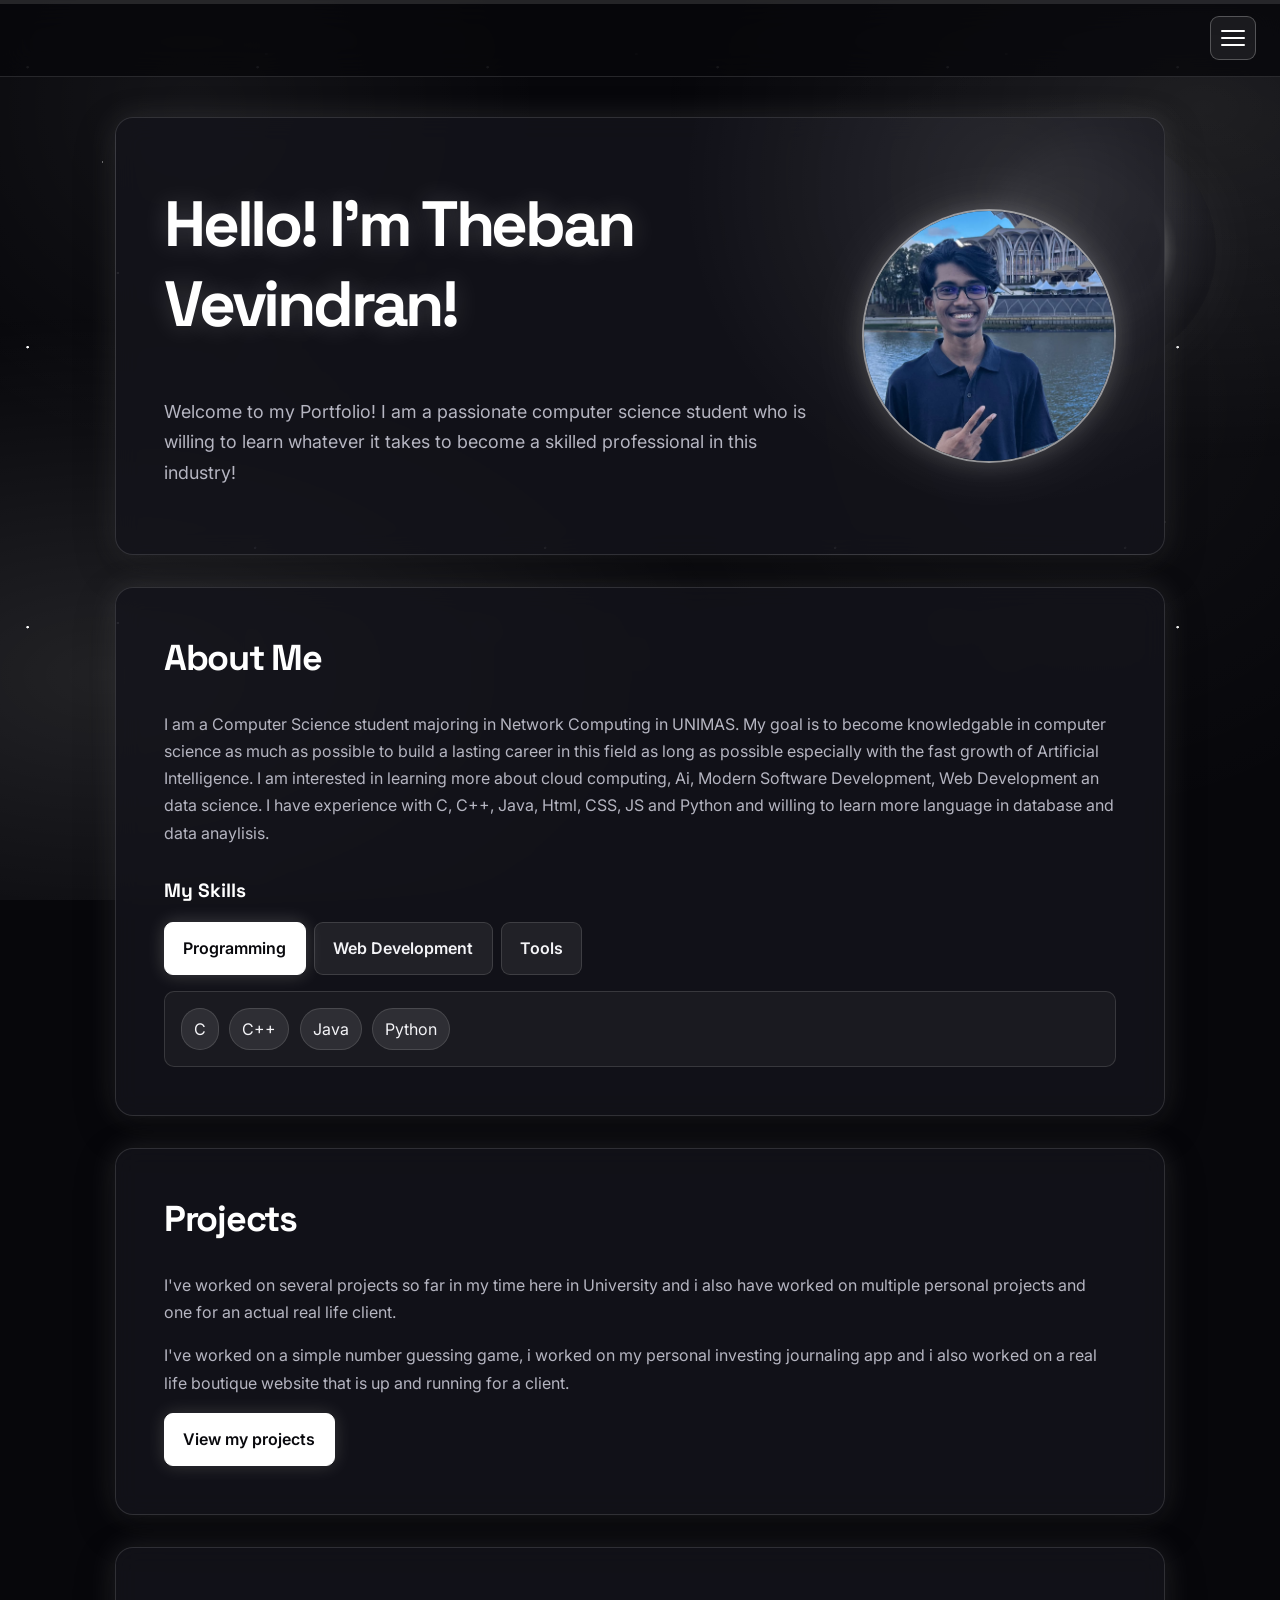
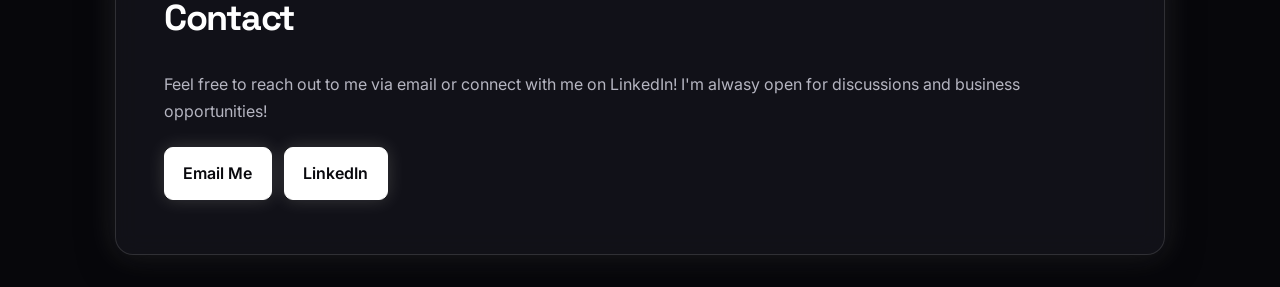
==== commit 805bdcc3: "added my face" ====
--- a/index.html
+++ b/index.html
@@ -44,9 +44,22 @@
     <main>
 
       <section id="home" aria-labelledby="home-title">
-        <h1 id="home-title"> Hello! I'm Theban Vevindran!</h1>
-        <p> Welcome to my Portfolio! I am a passionate computer science student who is willing to learn whatever it takes to become a skilled professional in this industry!</p>
-      </section>
+
+  <div class="intro-content">
+
+    <div class="intro-text">
+      <h1 id="home-title">Hello! I’m Theban Vevindran!</h1>
+      <p>Welcome to my Portfolio! I am a passionate computer science student who is willing to learn whatever it takes to become a skilled professional in this industry!</p>
+    </div>
+
+    <img
+      class="profile-photo"
+      src="pictures/theban.jpeg"
+      alt="Portrait of Theban Vevindran">
+
+  </div>
+
+</section>
 
       <section id="about" aria-labelledby="about-title">
         <h2 id="about-title">About Me</h2>
--- a/style.css
+++ b/style.css
@@ -629,4 +629,45 @@
   height: 100%;
   background-color: #ffffff;
   box-shadow: 0 0 12px rgba(255, 255, 255, 0.75);
+}
+
+/* Introduction and profile photo */
+
+.intro-content {
+  display: flex;
+  justify-content: space-between;
+  align-items: center;
+  gap: 2.5rem;
+}
+
+
+.intro-text {
+  flex: 1;
+}
+
+
+.profile-photo {
+  width: clamp(160px, 22vw, 250px);
+  aspect-ratio: 1;
+  object-fit: cover;
+  border: 2px solid rgba(255, 255, 255, 0.55);
+  border-radius: 50%;
+  box-shadow:
+    0 0 25px rgba(255, 255, 255, 0.18),
+    0 0 65px rgba(255, 255, 255, 0.1);
+}
+
+
+@media (max-width: 650px) {
+
+  .intro-content {
+    flex-direction: column-reverse;
+    align-items: flex-start;
+    gap: 1.5rem;
+  }
+
+  .profile-photo {
+    width: 155px;
+  }
+
 }
